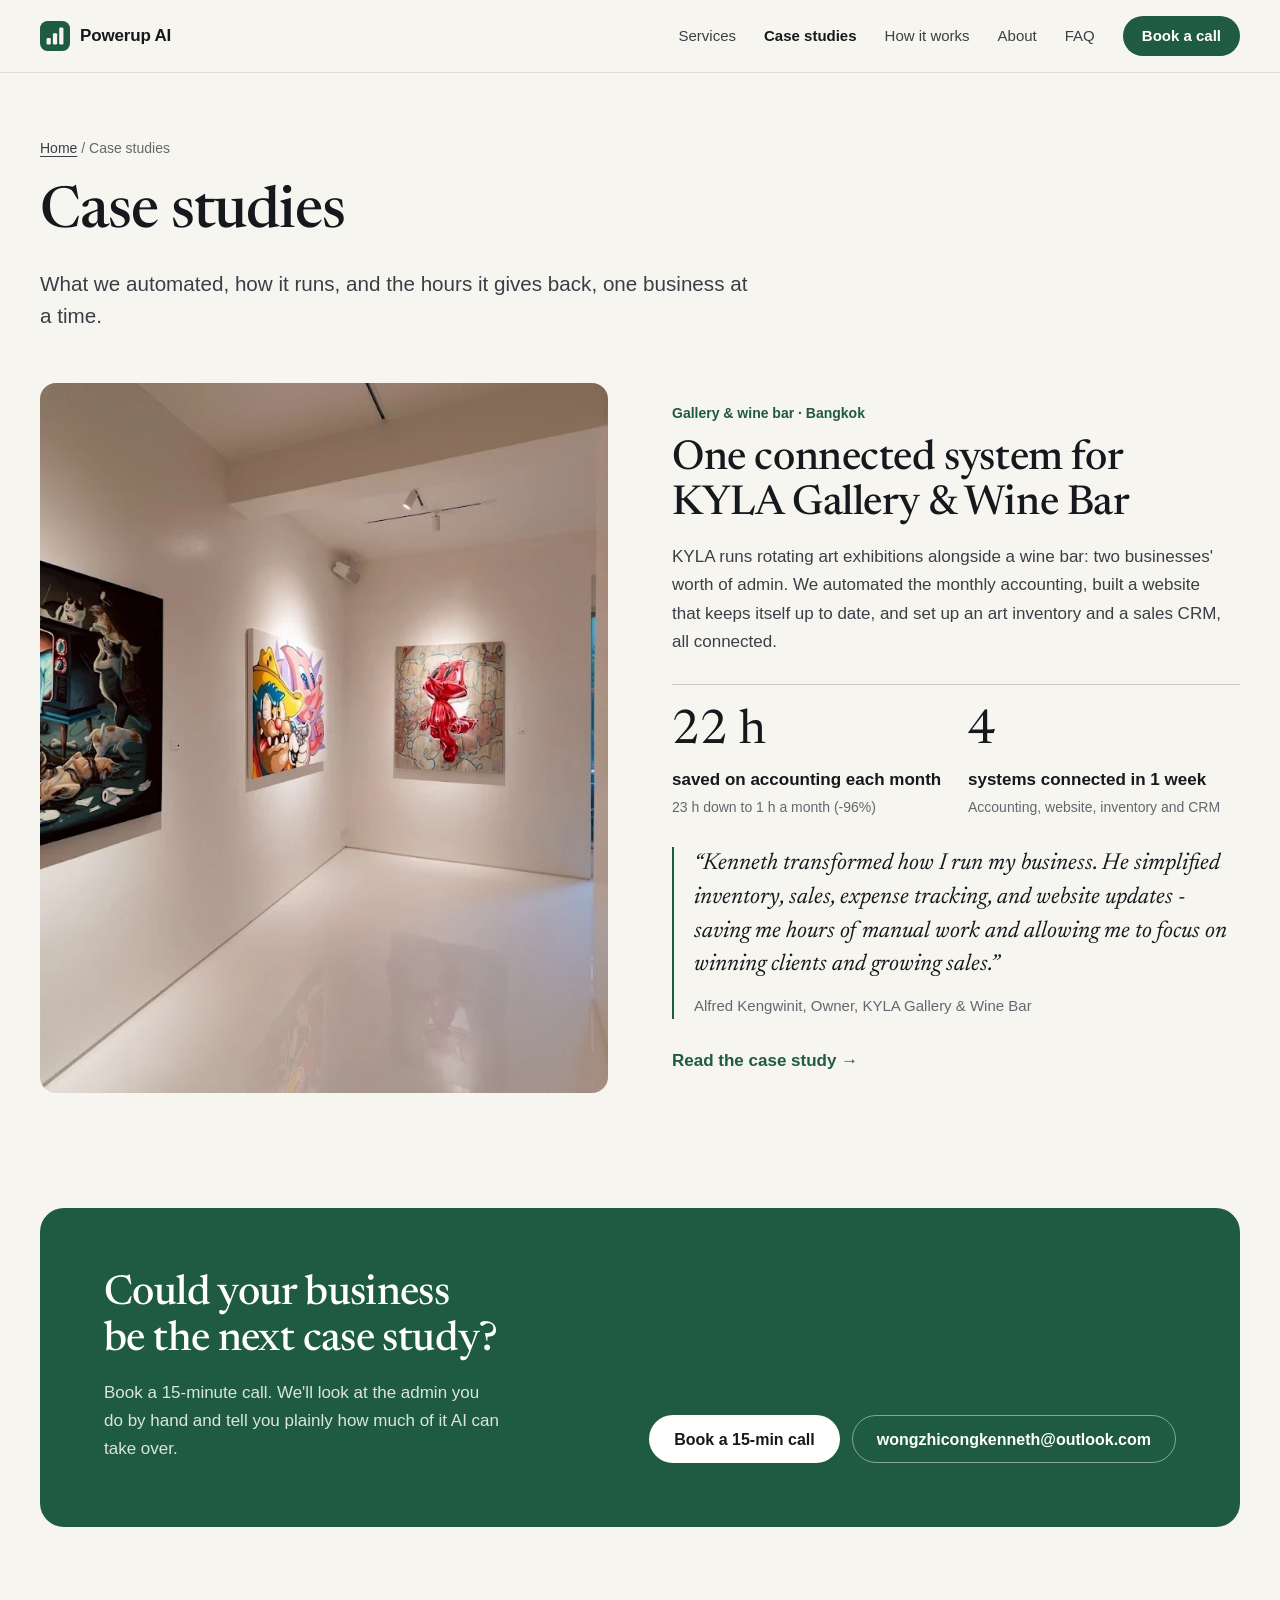
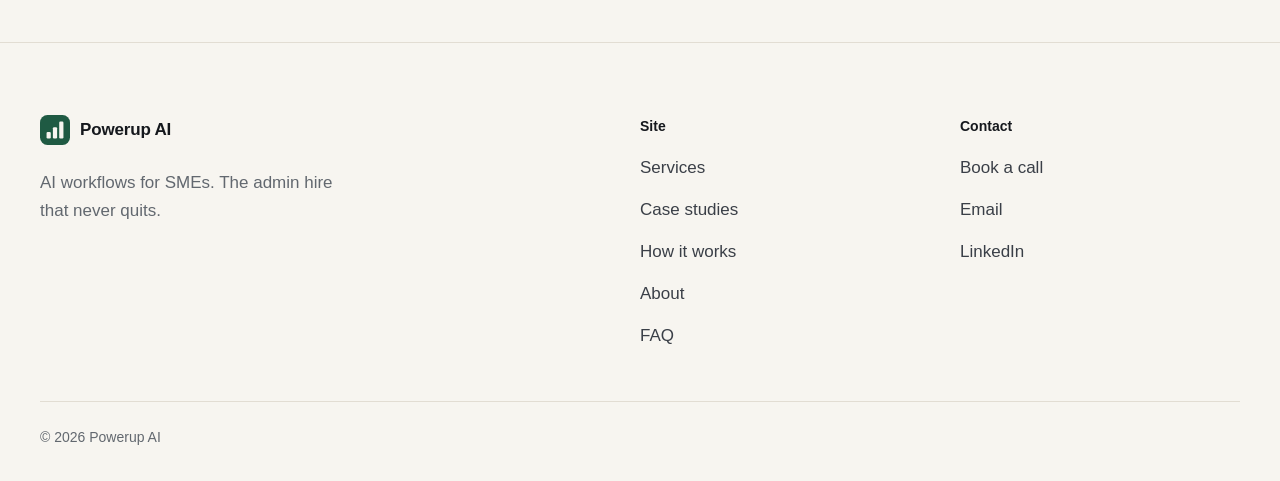
==== work/index.html @ 8bd6863d "Remove About photo and set up for multiple case studies - About is now a split text section (no head" ====
<!doctype html>
<html lang="en">
<head>
  <meta charset="utf-8">
  <meta name="viewport" content="width=device-width, initial-scale=1">
  <meta name="color-scheme" content="light">
  <meta name="theme-color" content="#f7f5f0">
  <title>Case studies | Powerup AI</title>
  <meta name="description" content="Case studies from Powerup AI: the admin we automated for small and medium businesses, how each system runs, and the hours it saves every month.">
  <link rel="canonical" href="https://kennethwzc.github.io/work/">
  <meta property="og:type" content="website">
  <meta property="og:site_name" content="Powerup AI">
  <meta property="og:title" content="Case studies | Powerup AI">
  <meta property="og:description" content="What we automated, how it runs, and the hours it gives back, one business at a time.">
  <meta property="og:url" content="https://kennethwzc.github.io/work/">
  <meta property="og:image" content="https://kennethwzc.github.io/assets/img/og-image.png">
  <meta property="og:image:width" content="1200">
  <meta property="og:image:height" content="630">
  <meta name="twitter:card" content="summary_large_image">
  <link rel="icon" href="../assets/img/mark.svg" type="image/svg+xml">
  <link rel="apple-touch-icon" href="../assets/img/apple-touch-icon.png">
  <link rel="preconnect" href="https://fonts.googleapis.com">
  <link rel="preconnect" href="https://fonts.gstatic.com" crossorigin>
  <link rel="stylesheet" href="https://fonts.googleapis.com/css2?family=Newsreader:ital,opsz,wght@0,6..72,400..600;1,6..72,400..500&amp;display=swap">
  <link rel="stylesheet" href="../assets/css/style.css">
  <script src="../assets/js/site.js" defer></script>
</head>
<body>
  <a class="skip" href="#main">Skip to content</a>

  <header class="site-header">
    <div class="container nav">
      <a class="brand" href="../">
        <img src="../assets/img/mark.svg" alt="" width="30" height="30">
        <span>Powerup AI</span>
      </a>
      <nav class="nav-menu" id="site-menu" aria-label="Main">
        <ul>
          <li><a href="../#services">Services</a></li>
          <li><a href="./" aria-current="page">Case studies</a></li>
          <li><a href="../#process">How it works</a></li>
          <li><a href="../#about">About</a></li>
          <li><a href="../#faq">FAQ</a></li>
        </ul>
      </nav>
      <div class="nav-actions">
        <a class="btn btn-primary btn-sm" href="mailto:wongzhicongkenneth@outlook.com?subject=15-minute%20call">Book a call</a>
        <button class="menu-toggle" type="button" aria-expanded="false" aria-controls="site-menu" aria-label="Menu">
          <svg viewBox="0 0 24 24" width="20" height="20" aria-hidden="true"><path class="bar-1" d="M4 8h16" stroke="currentColor" stroke-width="1.8" stroke-linecap="round"/><path class="bar-2" d="M4 16h16" stroke="currentColor" stroke-width="1.8" stroke-linecap="round"/></svg>
        </button>
      </div>
    </div>
  </header>

  <main id="main">
    <section class="page-hero">
      <div class="container">
        <p class="crumb"><a href="../">Home</a> <span aria-hidden="true">/</span> Case studies</p>
        <h1>Case studies</h1>
        <p class="lede">What we automated, how it runs, and the hours it gives back, one business at a time.</p>
      </div>
    </section>

    <!-- One li.case-card per case study, newest first. The home page (#work) repeats the latest ones. -->
    <section class="container work-list" aria-label="All case studies">
      <ul class="case-list">
        <li class="case-card">
          <figure class="case-media">
            <img src="../assets/img/kyla-gallery.webp" alt="Paintings on show in KYLA's gallery" width="1360" height="906">
          </figure>
          <div class="case-body">
            <p class="case-meta">Gallery &amp; wine bar &middot; Bangkok</p>
            <h2 class="case-title"><a href="kyla/">One connected system for KYLA Gallery &amp; Wine Bar</a></h2>
            <p class="case-summary">KYLA runs rotating art exhibitions alongside a wine bar: two businesses' worth of admin. We automated the monthly accounting, built a website that keeps itself up to date, and set up an art inventory and a sales CRM, all connected.</p>
            <div class="stats">
              <div>
                <p class="stat-value">22 h</p>
                <p class="stat-label">saved on accounting each month</p>
                <p class="stat-note">23 h down to 1 h a month (-96%)</p>
              </div>
              <div>
                <p class="stat-value">4</p>
                <p class="stat-label">systems connected in 1 week</p>
                <p class="stat-note">Accounting, website, inventory and CRM</p>
              </div>
            </div>
            <figure class="quote">
              <blockquote><p>&ldquo;Kenneth transformed how I run my business. He simplified inventory, sales, expense tracking, and website updates - saving me hours of manual work and allowing me to focus on winning clients and growing sales.&rdquo;</p></blockquote>
              <figcaption>Alfred Kengwinit, Owner, KYLA Gallery &amp; Wine Bar</figcaption>
            </figure>
            <p class="case-more" aria-hidden="true">Read the case study <span>&rarr;</span></p>
          </div>
        </li>
      </ul>
    </section>

    <section class="section-cta">
      <div class="container">
        <div class="cta-block">
          <div>
            <h2>Could your business be the next case study?</h2>
            <p>Book a 15-minute call. We'll look at the admin you do by hand and tell you plainly how much of it AI can take over.</p>
          </div>
          <div class="actions">
            <a class="btn btn-light" href="mailto:wongzhicongkenneth@outlook.com?subject=15-minute%20call">Book a 15-min call</a>
            <a class="btn btn-outline-light" href="mailto:wongzhicongkenneth@outlook.com">wongzhicongkenneth@outlook.com</a>
          </div>
        </div>
      </div>
    </section>
  </main>

  <footer class="site-footer">
    <div class="container footer-grid">
      <div class="footer-brand">
        <a class="brand" href="../">
          <img src="../assets/img/mark.svg" alt="" width="30" height="30">
          <span>Powerup AI</span>
        </a>
        <p>AI workflows for SMEs. The admin hire that never quits.</p>
      </div>
      <nav aria-label="Footer">
        <p class="footer-title">Site</p>
        <ul>
          <li><a href="../#services">Services</a></li>
          <li><a href="./">Case studies</a></li>
          <li><a href="../#process">How it works</a></li>
          <li><a href="../#about">About</a></li>
          <li><a href="../#faq">FAQ</a></li>
        </ul>
      </nav>
      <div>
        <p class="footer-title">Contact</p>
        <ul>
          <li><a href="mailto:wongzhicongkenneth@outlook.com?subject=15-minute%20call">Book a call</a></li>
          <li><a href="mailto:wongzhicongkenneth@outlook.com">Email</a></li>
          <li><a href="https://www.linkedin.com/in/kenneth20306/" target="_blank" rel="noopener">LinkedIn</a></li>
        </ul>
      </div>
    </div>
    <div class="container footer-bottom">
      <p>&copy; 2026 Powerup AI</p>
    </div>
  </footer>
</body>
</html>
---- assets/css/style.css ----
/* Powerup AI. Tokens first, then base, layout and components in page order. */

:root {
  --paper: #f7f5f0;
  --paper-2: #efebe3;
  --card: #ffffff;
  --ink: #15181d;
  --ink-2: #3a3f47;
  --muted: #62686f;
  --line: #e2ddd3;
  --line-strong: #cec6b8;
  --accent: #1f5a43;
  --accent-hover: #174634;

  --serif: "Newsreader", ui-serif, Georgia, "Times New Roman", serif;
  --sans: ui-sans-serif, -apple-system, BlinkMacSystemFont, "Segoe UI", Roboto, "Helvetica Neue", Arial, sans-serif;

  --radius: 16px;
  --radius-sm: 12px;
  --gutter: clamp(20px, 4vw, 40px);
  --section: clamp(72px, 9vw, 128px);
  --header-h: 72px;
}

/* Base */
*, *::before, *::after { box-sizing: border-box; }
html { -webkit-text-size-adjust: 100%; scroll-behavior: smooth; scroll-padding-top: calc(var(--header-h) + 16px); }
@media (prefers-reduced-motion: reduce) { html { scroll-behavior: auto; } }
body { margin: 0; background: var(--paper); color: var(--ink); font: 400 1.0625rem/1.65 var(--sans); -webkit-font-smoothing: antialiased; }
img { display: block; max-width: 100%; height: auto; }
a { color: inherit; text-decoration-thickness: 1px; text-underline-offset: 0.2em; }
p { margin: 0; text-wrap: pretty; }
h1, h2, h3 { margin: 0; color: var(--ink); text-wrap: balance; }
h1, h2 { font-family: var(--serif); font-weight: 500; letter-spacing: -0.015em; }
h1 { font-size: clamp(2.4rem, 3.4vw + 1.3rem, 4.5rem); line-height: 1.04; }
h2 { font-size: clamp(2rem, 1.6vw + 1.3rem, 3rem); line-height: 1.1; }
h3 { font-size: 1.125rem; font-weight: 600; line-height: 1.35; }
:focus-visible { outline: 2px solid var(--accent); outline-offset: 3px; border-radius: 4px; }

.container { width: min(100% - 2 * var(--gutter), 1200px); margin-inline: auto; }
.skip { position: absolute; left: -9999px; }
.skip:focus { left: 16px; top: 16px; z-index: 100; padding: 10px 14px; border-radius: 8px; background: var(--ink); color: #fff; }

/* Type helpers */
.label { margin-bottom: 16px; font-size: 0.875rem; font-weight: 600; color: var(--accent); }
.lede { font-size: clamp(1.125rem, 0.3vw + 1.05rem, 1.3rem); line-height: 1.55; color: var(--ink-2); }
.link { font-weight: 600; color: var(--accent); text-decoration: none; }
.link:hover { text-decoration: underline; }

/* Buttons */
.btn { display: inline-flex; align-items: center; justify-content: center; min-height: 48px; padding: 0 24px; border: 1px solid transparent; border-radius: 999px; font: 600 1rem/1.2 var(--sans); text-align: center; text-decoration: none; white-space: nowrap; cursor: pointer; transition: background-color 0.15s, border-color 0.15s, color 0.15s; }
.btn-sm { min-height: 40px; padding: 0 18px; font-size: 0.9375rem; }
.btn-primary { background: var(--accent); color: #fff; }
.btn-primary:hover { background: var(--accent-hover); }
.btn-secondary { border-color: var(--line-strong); color: var(--ink); }
.btn-secondary:hover { border-color: var(--ink); }
.btn-light { background: #fff; color: var(--ink); }
.btn-light:hover { background: var(--paper-2); }
.btn-outline-light { border-color: rgba(255, 255, 255, 0.45); color: #fff; }
.btn-outline-light:hover { border-color: #fff; }
.actions { display: flex; flex-wrap: wrap; gap: 12px; }
@media (max-width: 479px) {
  .actions .btn { flex: 1 1 100%; white-space: normal; overflow-wrap: anywhere; padding-block: 12px; }
}

/* Header */
.site-header { position: sticky; top: 0; z-index: 50; background: rgba(247, 245, 240, 0.92); -webkit-backdrop-filter: saturate(160%) blur(12px); backdrop-filter: saturate(160%) blur(12px); border-bottom: 1px solid var(--line); }
.nav { display: flex; align-items: center; gap: 16px; height: var(--header-h); }
.brand { display: inline-flex; align-items: center; gap: 10px; margin-right: auto; font-size: 1.0625rem; font-weight: 700; letter-spacing: -0.01em; text-decoration: none; }
.brand img { width: 30px; height: 30px; }
.nav-menu ul { display: flex; gap: 4px; margin: 0; padding: 0; list-style: none; }
.nav-menu a { display: block; padding: 8px 12px; border-radius: 8px; color: var(--ink-2); font-size: 0.9375rem; font-weight: 500; text-decoration: none; }
.nav-menu a:hover { background: var(--paper-2); color: var(--ink); }
.nav-menu a[aria-current="page"] { color: var(--ink); font-weight: 600; }
.nav-actions { display: flex; align-items: center; gap: 8px; }
.menu-toggle { display: none; place-items: center; width: 44px; height: 44px; padding: 0; border: 1px solid var(--line-strong); border-radius: 999px; background: transparent; color: var(--ink); cursor: pointer; }
.menu-toggle path { transition: transform 0.2s; transform-box: fill-box; transform-origin: center; }
.menu-toggle[aria-expanded="true"] .bar-1 { transform: translateY(4px) rotate(45deg); }
.menu-toggle[aria-expanded="true"] .bar-2 { transform: translateY(-4px) rotate(-45deg); }
@media (max-width: 899px) {
  .menu-toggle { display: inline-grid; }
  .nav-menu { display: none; position: absolute; top: 100%; left: 0; right: 0; background: var(--paper); border-bottom: 1px solid var(--line); box-shadow: 0 24px 32px -24px rgba(21, 24, 29, 0.25); }
  .nav-menu.is-open { display: block; }
  .nav-menu ul { flex-direction: column; gap: 0; width: min(100% - 2 * var(--gutter), 1200px); margin: 0 auto; padding: 4px 0 12px; }
  .nav-menu a { padding: 14px 0; border-radius: 0; border-bottom: 1px solid var(--line); font-size: 1.0625rem; }
  .nav-menu li:last-child a { border-bottom: 0; }
  .nav-menu a:hover { background: none; }
}
@media (max-width: 399px) { .nav-actions .btn { display: none; } }

/* Sections */
.section { padding-block: var(--section); }
.section-tint { background: var(--paper-2); }
.section-head { max-width: 760px; margin-bottom: clamp(40px, 5vw, 64px); }
.split { display: grid; grid-template-columns: minmax(0, 5fr) minmax(0, 7fr); gap: clamp(40px, 6vw, 96px); align-items: start; }
.split-head { position: sticky; top: calc(var(--header-h) + 32px); }
.split-head > p:not(.label) { max-width: 62ch; margin-top: 20px; color: var(--ink-2); }
@media (max-width: 959px) {
  .split { grid-template-columns: minmax(0, 1fr); }
  .split-head { position: static; }
}

/* Hero */
.hero { padding: clamp(28px, 6vw, 88px) 0 var(--section); }
.hero-grid { display: grid; grid-template-columns: minmax(0, 1.15fr) minmax(0, 0.85fr); gap: clamp(40px, 5vw, 80px); align-items: center; }
.hero h1 { font-size: clamp(2.4rem, 3.2vw + 1rem, 4rem); }
.hero h1 .accent { font-style: italic; color: var(--accent); }
.hero .lede { max-width: 34rem; margin-top: 24px; }
.hero .actions { margin-top: 36px; }
.hero-visual { position: relative; margin-bottom: 32px; }
.hero-photo { margin: 0; overflow: hidden; aspect-ratio: 3 / 4; max-height: calc(100vh - var(--header-h) - 96px); border-radius: var(--radius); background: var(--paper-2); }
.hero-photo img { width: 100%; height: 100%; object-fit: cover; object-position: 22% 50%; }
.proof-card { position: absolute; left: clamp(-48px, -3vw, -20px); bottom: -32px; width: min(300px, 80%); padding: 16px 18px; background: var(--card); border-radius: var(--radius-sm); box-shadow: 0 24px 48px -24px rgba(21, 24, 29, 0.45), 0 2px 6px rgba(21, 24, 29, 0.06); }
.proof-title { margin-bottom: 2px; font-size: 0.8125rem; font-weight: 600; color: var(--accent); }
.proof-list { margin: 0; padding: 0; list-style: none; }
.proof-list li { display: grid; padding: 7px 0; border-top: 1px solid var(--line); line-height: 1.4; }
.proof-list li:first-child { border-top: 0; }
.proof-list strong { font-size: 0.875rem; font-weight: 600; }
.proof-list span { font-size: 0.8125rem; color: var(--muted); }
.proof-foot { display: flex; flex-wrap: wrap; justify-content: space-between; gap: 4px 12px; margin-top: 4px; padding-top: 8px; border-top: 1px solid var(--line); font-size: 0.8125rem; }
.proof-foot span { color: var(--ink-2); }
.proof-foot a { padding-block: 4px; }
@media (max-width: 1099px) {
  .hero-grid { grid-template-columns: minmax(0, 1fr); }
  .hero-photo { aspect-ratio: 4 / 3; max-height: 75vh; }
  .hero-visual { margin-bottom: 0; }
  .proof-card { position: relative; left: auto; bottom: auto; width: auto; max-width: 420px; margin: -56px 16px 0; }
}

/* What we automate */
.split-note { font-size: 0.9375rem; }
.hairline-grid { display: grid; grid-template-columns: repeat(2, minmax(0, 1fr)); gap: 0 40px; margin: 0; padding: 0; list-style: none; }
.hairline-grid li { padding: 22px 0 28px; border-top: 1px solid var(--line-strong); }
.hairline-grid h3 { margin-bottom: 6px; }
.hairline-grid p { font-size: 0.975rem; color: var(--ink-2); }
.hairline-grid--4 { grid-template-columns: repeat(4, minmax(0, 1fr)); }
@media (max-width: 1099px) { .hairline-grid--4 { grid-template-columns: repeat(2, minmax(0, 1fr)); } }
@media (max-width: 599px) { .hairline-grid, .hairline-grid--4 { grid-template-columns: minmax(0, 1fr); } }

/* Hiring vs AI comparison: a table on wide screens, stacked cards on phones */
.compare { width: 100%; margin-top: clamp(48px, 6vw, 80px); border-collapse: collapse; table-layout: fixed; }
.compare .col-label { width: 20%; }
.compare caption { margin-bottom: 20px; font-family: var(--serif); font-size: clamp(1.6rem, 1vw + 1.25rem, 2.1rem); font-weight: 500; line-height: 1.15; text-align: left; }
.compare th, .compare td { padding: 16px 20px; border-top: 1px solid var(--line-strong); text-align: left; vertical-align: top; }
.compare thead th, .compare thead td { padding-block: 12px; border-top: 0; font-size: 0.875rem; font-weight: 600; color: var(--muted); }
.compare tbody th { padding-left: 0; font-weight: 600; }
.compare td { color: var(--ink-2); }
.compare .us { background: rgba(31, 90, 67, 0.08); color: var(--ink); }
.compare thead .us { color: var(--accent); }
@media (max-width: 699px) {
  .compare thead, .compare colgroup { display: none; }
  .compare caption { display: block; }
  .compare, .compare tbody, .compare tr, .compare th, .compare td { display: block; width: auto; }
  .compare tr { padding: 18px 0; border-top: 1px solid var(--line-strong); }
  .compare th, .compare td { padding: 0; border: 0; }
  .compare td { margin-top: 10px; }
  .compare td::before { content: attr(data-label); display: block; margin-bottom: 2px; font-size: 0.8125rem; font-weight: 600; color: var(--muted); }
  .compare td.us { padding: 10px 12px; border-radius: 8px; }
  .compare td.us::before { color: var(--accent); }
}

/* Case studies: one card list shared by the home page (#work) and /work/. With an odd number of cards the first one
   becomes a wide feature, so a single case study shows as a feature and more fall into a two-column grid. */
.case-list { display: grid; grid-template-columns: repeat(2, minmax(0, 1fr)); gap: clamp(56px, 6vw, 80px) clamp(24px, 3vw, 40px); margin: 0; padding: 0; list-style: none; }
.case-card { position: relative; display: grid; grid-template-rows: auto 1fr; gap: 28px; }
.case-media { margin: 0; overflow: hidden; aspect-ratio: 3 / 2; border-radius: var(--radius); background: var(--paper-2); }
.case-media img { width: 100%; height: 100%; object-fit: cover; transition: transform 0.6s ease; }
.case-meta { margin-bottom: 12px; font-size: 0.875rem; font-weight: 600; color: var(--accent); }
.case-title { font-family: var(--serif); font-size: clamp(1.6rem, 0.8vw + 1.3rem, 2rem); font-weight: 500; line-height: 1.12; letter-spacing: -0.01em; }
.case-title a { text-decoration: none; }
.case-title a::after { content: ""; position: absolute; inset: 0; border-radius: var(--radius); }  /* whole card is the link */
.case-title a:focus-visible { outline: 0; }
.case-title a:focus-visible::after { outline: 2px solid var(--accent); outline-offset: 6px; }
.case-body { display: flex; flex-direction: column; }
.case-summary { max-width: 62ch; margin-top: 16px; color: var(--ink-2); }
.case-card .stats, .case-card .quote { margin-top: 28px; }
.case-more { margin-top: auto; padding-top: 28px; font-weight: 600; color: var(--accent); }  /* bottom-aligned across a row */
.case-more span { display: inline-block; transition: transform 0.2s; }
.case-card:hover .case-media img { transform: scale(1.03); }
.case-card:hover .case-title a { text-decoration: underline; }
.case-card:hover .case-more span { transform: translateX(4px); }
.case-card:first-child:nth-last-child(odd) { grid-column: 1 / -1; grid-template-columns: minmax(0, 1fr) minmax(0, 1fr); grid-template-rows: none; gap: clamp(40px, 5vw, 80px); align-items: center; }
.case-card:first-child:nth-last-child(odd) .case-media { aspect-ratio: 4 / 5; }
.case-card:first-child:nth-last-child(odd) .case-title { font-size: clamp(2rem, 1.6vw + 1.3rem, 3rem); line-height: 1.1; }
@media (max-width: 959px) {
  .case-card:first-child:nth-last-child(odd) { grid-template-columns: minmax(0, 1fr); }
  .case-card:first-child:nth-last-child(odd) .case-media { aspect-ratio: 16 / 10; max-height: 75vh; }
}
@media (max-width: 767px) { .case-list { grid-template-columns: minmax(0, 1fr); } }
@media (prefers-reduced-motion: reduce) { .case-media img, .case-more span { transition: none; } }
.work-list { padding-bottom: var(--section); }

/* Stats and quotes (case cards and case study pages) */
.stats { display: grid; grid-template-columns: repeat(2, minmax(0, 1fr)); gap: 24px; padding-top: 24px; border-top: 1px solid var(--line-strong); }
.stat-value { font-family: var(--serif); font-size: clamp(2.4rem, 1.6vw + 1.7rem, 3.2rem); line-height: 1; color: var(--ink); }
.stat-label { margin-top: 10px; font-weight: 600; }
.stat-note { margin-top: 2px; font-size: 0.875rem; color: var(--muted); }
.quote { margin: 0; padding-left: 20px; border-left: 2px solid var(--accent); }
.quote blockquote { margin: 0; font-family: var(--serif); font-size: clamp(1.2rem, 0.5vw + 1.1rem, 1.45rem); font-style: italic; line-height: 1.45; color: var(--ink); }
.quote figcaption { margin-top: 12px; font-size: 0.9375rem; color: var(--muted); }
@media (max-width: 399px) { .stats { grid-template-columns: minmax(0, 1fr); } }

/* How it works */
.steps { display: grid; grid-template-columns: repeat(3, minmax(0, 1fr)); gap: 32px; margin: 0; padding: 0; list-style: none; counter-reset: step; }
.steps li { position: relative; padding-top: 68px; }
.steps li::before { counter-increment: step; content: counter(step); position: absolute; z-index: 1; top: 0; left: 0; display: grid; place-items: center; width: 44px; height: 44px; border: 1px solid var(--accent); border-radius: 50%; background: var(--paper); font-family: var(--serif); font-size: 1.25rem; color: var(--accent); }
.steps li::after { content: ""; position: absolute; top: 22px; left: 56px; right: -20px; height: 1px; background: var(--line-strong); }
.steps li:last-child::after { display: none; }
.step-meta { margin: 6px 0 12px; font-size: 0.9375rem; font-weight: 600; color: var(--accent); }
.steps li > p:last-child { color: var(--ink-2); }
@media (max-width: 767px) {
  .steps { grid-template-columns: minmax(0, 1fr); gap: 0; }
  .steps li { padding: 8px 0 36px 68px; }
  .steps li:last-child { padding-bottom: 0; }
  .steps li::after { top: 52px; bottom: 6px; left: 22px; right: auto; width: 1px; height: auto; }
}

/* About */
.about-body > p { max-width: 62ch; color: var(--ink-2); }
.about-body > p + p { margin-top: 20px; }
.about-body > .lede { color: var(--ink); }
.experience { margin-top: 40px; padding-top: 24px; border-top: 1px solid var(--line-strong); }
.experience-title { font-size: 0.875rem; font-weight: 600; color: var(--muted); }
.logo-row { display: grid; grid-template-columns: repeat(3, minmax(0, 1fr)); gap: 24px; max-width: 560px; margin: 8px 0 0; padding: 0; list-style: none; }
.logo-row img { width: 100%; height: auto; }
@media (max-width: 479px) { .logo-row { gap: 8px; } }

/* FAQ */
.faq { border-top: 1px solid var(--line-strong); }
.faq details { border-bottom: 1px solid var(--line-strong); }
.faq summary { position: relative; padding: 22px 48px 22px 0; font-size: 1.0625rem; font-weight: 600; list-style: none; cursor: pointer; }
.faq summary::-webkit-details-marker { display: none; }
.faq summary::after { content: ""; position: absolute; right: 8px; top: 50%; width: 10px; height: 10px; border-right: 1.5px solid var(--ink-2); border-bottom: 1.5px solid var(--ink-2); transform: translateY(-70%) rotate(45deg); transition: transform 0.2s; }
.faq details[open] summary::after { transform: translateY(-30%) rotate(-135deg); }
.faq details p { max-width: 64ch; padding: 0 48px 24px 0; color: var(--ink-2); }

/* Closing call to action */
.section-cta { padding-bottom: var(--section); }
.cta-block { display: grid; grid-template-columns: minmax(0, 1fr) auto; gap: 32px 48px; align-items: end; padding: clamp(32px, 5vw, 72px); border-radius: calc(var(--radius) + 8px); background: var(--accent); color: #fff; }
.cta-block h2 { max-width: 18ch; color: #fff; }
.cta-block p { max-width: 44ch; margin-top: 16px; color: rgba(255, 255, 255, 0.84); }
.cta-block .actions { justify-content: flex-end; }
.cta-block :focus-visible { outline-color: #fff; }
@media (max-width: 899px) {
  .cta-block { grid-template-columns: minmax(0, 1fr); align-items: start; }
  .cta-block .actions { justify-content: flex-start; }
}

/* Footer */
.site-footer { padding: clamp(48px, 6vw, 72px) 0 32px; border-top: 1px solid var(--line); }
.footer-grid { display: grid; grid-template-columns: minmax(0, 2fr) minmax(0, 1fr) minmax(0, 1fr); gap: 40px; }
.footer-brand p { max-width: 32ch; margin-top: 14px; color: var(--muted); }
.footer-title { margin-bottom: 12px; font-size: 0.875rem; font-weight: 600; }
.footer-grid ul { display: grid; gap: 8px; margin: 0; padding: 0; list-style: none; }
.footer-grid ul a { display: inline-block; padding-block: 3px; color: var(--ink-2); text-decoration: none; }
.footer-grid ul a:hover { color: var(--ink); text-decoration: underline; }
.footer-bottom { margin-top: 48px; padding-top: 24px; border-top: 1px solid var(--line); font-size: 0.875rem; color: var(--muted); }
@media (max-width: 767px) {
  .footer-grid { grid-template-columns: minmax(0, 1fr) minmax(0, 1fr); }
  .footer-brand { grid-column: 1 / -1; }
}

/* Page hero (case studies index and case study pages) */
.page-hero { padding: clamp(32px, 5vw, 72px) 0 clamp(32px, 4vw, 56px); }
.crumb { margin-bottom: 24px; font-size: 0.875rem; color: var(--muted); }
.crumb a { color: var(--ink-2); }
.page-hero h1 { max-width: 18ch; font-size: clamp(2.4rem, 3vw + 1.2rem, 4rem); }
.page-hero .lede { max-width: 46rem; margin-top: 24px; }

/* Case study page */
.glance { padding-top: clamp(40px, 5vw, 64px); }
.glance-title { margin-bottom: 16px; font-family: var(--sans); letter-spacing: 0; line-height: 1.4; }
.stat-tiles { display: grid; grid-template-columns: repeat(3, minmax(0, 1fr)); gap: 16px; margin: 0; padding: 0; list-style: none; }
.stat-tile { padding: 24px 26px; background: var(--card); border: 1px solid var(--line); border-radius: var(--radius); }
.check-list { display: grid; gap: 8px; margin: 14px 0 0; padding: 0; list-style: none; }
.check-list li { position: relative; padding-left: 28px; color: var(--ink-2); }
.check-list li::before { content: ""; position: absolute; left: 3px; top: 0.4em; width: 12px; height: 6px; border-left: 2px solid var(--accent); border-bottom: 2px solid var(--accent); transform: rotate(-45deg); }
.facts { display: grid; grid-template-columns: repeat(3, minmax(0, 1fr)); gap: 16px 28px; margin: 28px 0 0; }
.facts dt { font-size: 0.8125rem; color: var(--muted); }
.facts dd { margin: 2px 0 0; font-weight: 600; }
.facts dd a { display: inline-block; padding-block: 2px; font-weight: 400; color: var(--accent); }
.prose { max-width: 68ch; padding-block: clamp(48px, 6vw, 88px); }
.prose h2 { margin-bottom: 16px; font-size: clamp(1.75rem, 1vw + 1.35rem, 2.25rem); }
.prose p { margin-top: 16px; color: var(--ink-2); }
.prose .quote { margin-top: 40px; }
@media (max-width: 959px) {
  .stat-tiles { grid-template-columns: repeat(2, minmax(0, 1fr)); }
  .stat-tile:last-child { grid-column: 1 / -1; }
}
@media (max-width: 599px) {
  .stat-tiles, .facts { grid-template-columns: minmax(0, 1fr); }
}

/* What we built: a sticky diagram that fills in as the steps scroll past (states set by assets/js/site.js).
   Without the script the whole diagram simply shows. */
.scrolly { display: grid; grid-template-columns: minmax(0, 0.8fr) minmax(0, 1.2fr); gap: clamp(32px, 5vw, 80px); align-items: start; }
.scrolly-graphic { grid-column: 2; grid-row: 1; position: sticky; top: calc(var(--header-h) + 32px); }
.scrolly-steps { grid-column: 1; grid-row: 1; margin: 0; padding: 0; list-style: none; }
.scrolly-step { display: flex; flex-direction: column; justify-content: center; min-height: 60vh; }
.scrolly-step:last-child { min-height: 70vh; }
.step-kicker { font-size: 0.875rem; font-weight: 600; color: var(--accent); }
.scrolly-step h3 { margin: 6px 0 10px; font-family: var(--serif); font-size: clamp(1.5rem, 0.8vw + 1.2rem, 1.9rem); font-weight: 500; line-height: 1.15; }
.scrolly-step p:last-child { max-width: 40ch; color: var(--ink-2); }
.flow-svg { display: block; width: 100%; height: auto; max-height: calc(100vh - var(--header-h) - 64px); overflow: visible; }
.flow-svg text { font-family: var(--sans); dominant-baseline: central; text-anchor: middle; }
.rails path { fill: none; stroke: var(--line-strong); stroke-width: 1.5; stroke-dasharray: 3 6; }
.link { fill: none; stroke: var(--accent); stroke-width: 2.5; stroke-linecap: round; }
.node rect { fill: var(--card); stroke: var(--accent); stroke-width: 1.5; transition: fill 0.4s, stroke 0.4s, stroke-width 0.4s; }
.node text { font-size: 15px; font-weight: 600; fill: var(--ink); }
.node .sub { font-size: 11.5px; font-weight: 500; fill: var(--muted); }
.hub rect { fill: var(--accent); stroke: var(--accent); }
.hub text { font-size: 17px; fill: #fff; }
.hub .sub { font-size: 12px; fill: rgba(255, 255, 255, 0.8); }
.tag rect { fill: var(--accent); }
.tag text { font-size: 11.5px; font-weight: 600; fill: #fff; }
.pulse { fill: var(--accent); opacity: 0; }
.is-scrolly .node { opacity: 0.3; transition: opacity 0.4s; }
.is-scrolly .node rect { stroke: var(--line-strong); }
.is-scrolly .node.on { opacity: 1; }
.is-scrolly .node.on rect { stroke: var(--accent); }
.is-scrolly .node.now:not(.hub) rect { fill: #e3eee8; stroke-width: 2.5; }
.is-scrolly .hub.on rect { stroke: var(--accent); }
.is-scrolly .hub.now rect { filter: drop-shadow(0 0 12px rgba(31, 90, 67, 0.45)); }
.is-scrolly .link { stroke-dasharray: 1; stroke-dashoffset: 1; transition: stroke-dashoffset 0.9s ease; }
.is-scrolly .link.on { stroke-dashoffset: 0; }
.is-scrolly .tag { opacity: 0; transition: opacity 0.4s 0.5s; }
.is-scrolly .tag.on { opacity: 1; }
.is-scrolly .pulse.now { opacity: 1; }
.is-scrolly .scrolly-step { opacity: 0.35; transition: opacity 0.3s; }
.is-scrolly .scrolly-step.now { opacity: 1; }
@media (prefers-reduced-motion: reduce) {
  .is-scrolly .link, .is-scrolly .tag, .is-scrolly .node, .node rect { transition: none; }
  .pulse { display: none; }
}
@media (max-width: 959px) {
  .scrolly { display: block; }
  .scrolly-graphic { position: sticky; top: var(--header-h); z-index: 2; margin: 0 calc(-1 * var(--gutter)); padding: 12px var(--gutter); background: var(--paper-2); border-bottom: 1px solid var(--line); }
  .flow-svg { max-height: 40vh; margin-inline: auto; }
  .scrolly-step { justify-content: flex-start; min-height: 48vh; padding-top: 16px; }
}

/* Photo carousel: CSS scroll-snap track; arrow and dot controls come from assets/js/site.js */
.carousel-frame { position: relative; }
.carousel-track { display: flex; overflow-x: auto; scroll-snap-type: x mandatory; scroll-behavior: smooth; scrollbar-width: none; border-radius: var(--radius); }
.carousel-track::-webkit-scrollbar { display: none; }
.slide { flex: 0 0 100%; margin: 0; aspect-ratio: 16 / 9; max-height: 72vh; scroll-snap-align: start; background: var(--paper-2); }
.slide img { width: 100%; height: 100%; object-fit: cover; }
.slide .crop-low { object-position: 50% 66%; }
.carousel-btn { position: absolute; top: 50%; width: 44px; height: 44px; border: 0; border-radius: 50%; background: rgba(255, 255, 255, 0.92); color: var(--ink); font-size: 1.1rem; cursor: pointer; box-shadow: 0 2px 12px rgba(21, 24, 29, 0.3); transform: translateY(-50%); }
.carousel-btn:hover { background: #fff; }
.carousel-btn.prev { left: 16px; }
.carousel-btn.next { right: 16px; }
.carousel-dots { display: flex; justify-content: center; gap: 4px; margin-top: 10px; }
.carousel-dots button { width: 26px; height: 26px; padding: 8px; border: 0; border-radius: 50%; background: var(--line-strong); background-clip: content-box; cursor: pointer; }
.carousel-dots button[aria-current="true"] { background-color: var(--ink); }
@media (max-width: 699px) {
  .slide { aspect-ratio: 4 / 3; }
  .slide .crop-low { object-position: 50% 85%; }
  .carousel-btn { width: 40px; height: 40px; }
  .carousel-btn.prev { left: 10px; }
  .carousel-btn.next { right: 10px; }
}
@media (prefers-reduced-motion: reduce) { .carousel-track { scroll-behavior: auto; } }
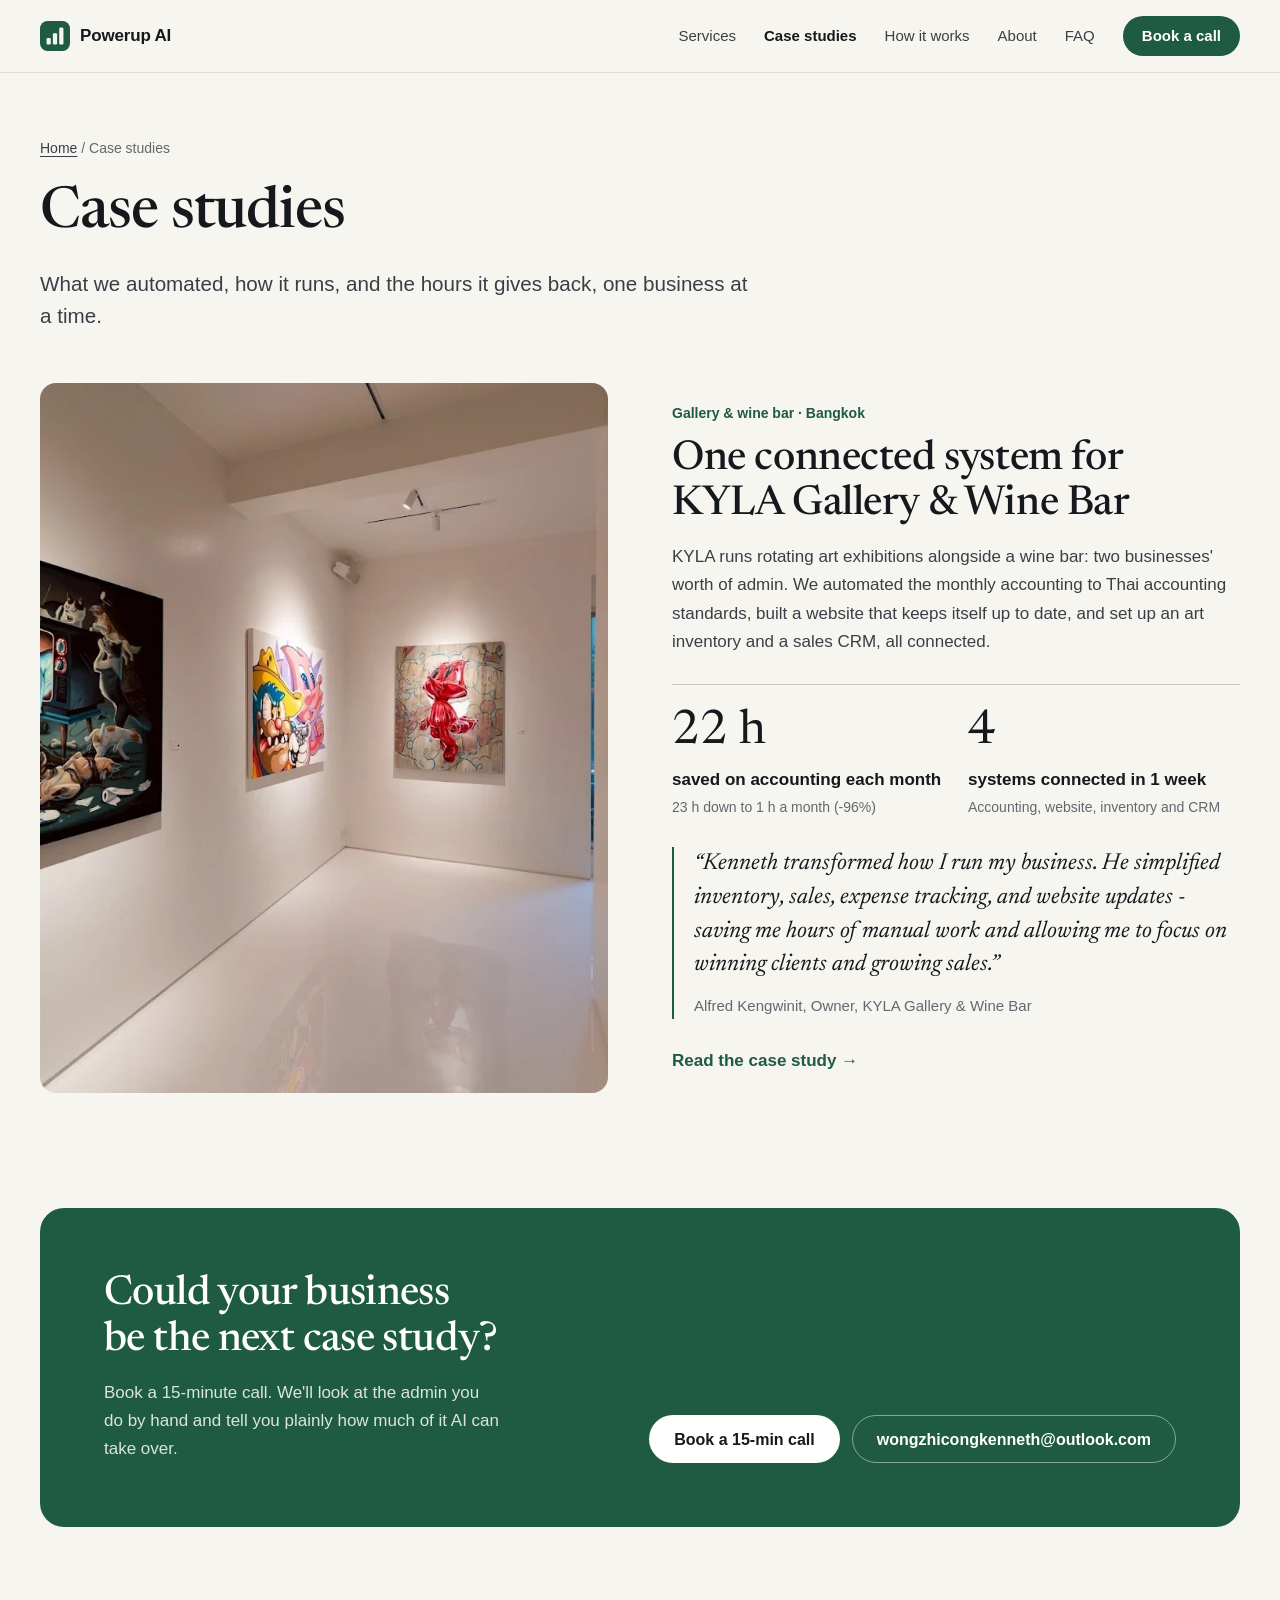
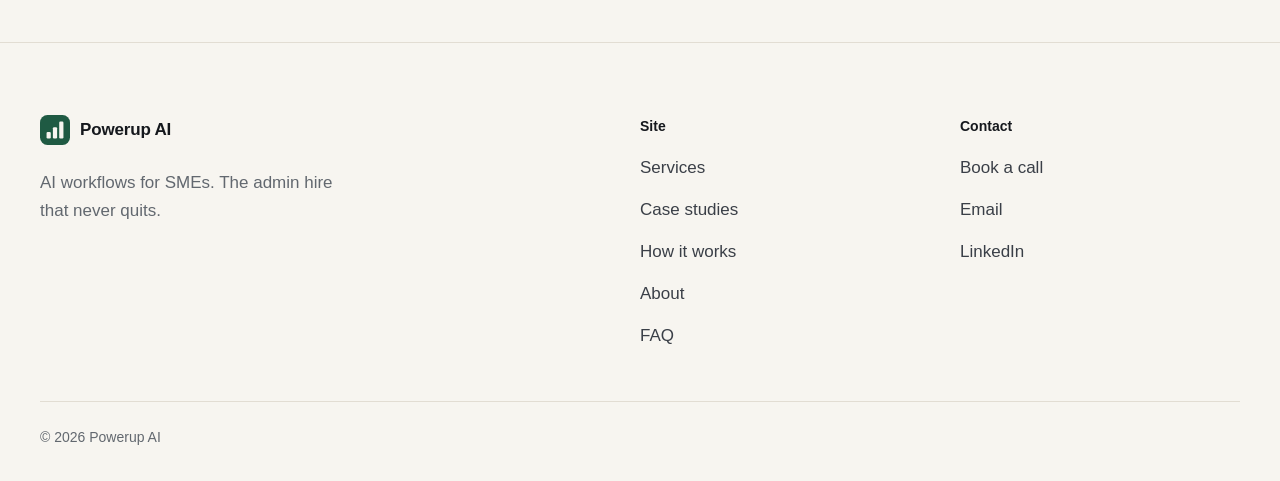
==== commit e40c4a13: "Case study: interconnected workflows diagram and Thai accounting standards - Replace the Claude Code" ====
--- a/work/index.html
+++ b/work/index.html
@@ -71,7 +71,7 @@
           <div class="case-body">
             <p class="case-meta">Gallery &amp; wine bar &middot; Bangkok</p>
             <h2 class="case-title"><a href="kyla/">One connected system for KYLA Gallery &amp; Wine Bar</a></h2>
-            <p class="case-summary">KYLA runs rotating art exhibitions alongside a wine bar: two businesses' worth of admin. We automated the monthly accounting, built a website that keeps itself up to date, and set up an art inventory and a sales CRM, all connected.</p>
+            <p class="case-summary">KYLA runs rotating art exhibitions alongside a wine bar: two businesses' worth of admin. We automated the monthly accounting to Thai accounting standards, built a website that keeps itself up to date, and set up an art inventory and a sales CRM, all connected.</p>
             <div class="stats">
               <div>
                 <p class="stat-value">22 h</p>
--- a/assets/css/style.css
+++ b/assets/css/style.css
@@ -275,7 +275,7 @@
 .check-list { display: grid; gap: 8px; margin: 14px 0 0; padding: 0; list-style: none; }
 .check-list li { position: relative; padding-left: 28px; color: var(--ink-2); }
 .check-list li::before { content: ""; position: absolute; left: 3px; top: 0.4em; width: 12px; height: 6px; border-left: 2px solid var(--accent); border-bottom: 2px solid var(--accent); transform: rotate(-45deg); }
-.facts { display: grid; grid-template-columns: repeat(3, minmax(0, 1fr)); gap: 16px 28px; margin: 28px 0 0; }
+.facts { display: grid; grid-template-columns: repeat(4, minmax(0, 1fr)); gap: 16px 28px; margin: 28px 0 0; }
 .facts dt { font-size: 0.8125rem; color: var(--muted); }
 .facts dd { margin: 2px 0 0; font-weight: 600; }
 .facts dd a { display: inline-block; padding-block: 2px; font-weight: 400; color: var(--accent); }
@@ -286,6 +286,7 @@
 @media (max-width: 959px) {
   .stat-tiles { grid-template-columns: repeat(2, minmax(0, 1fr)); }
   .stat-tile:last-child { grid-column: 1 / -1; }
+  .facts { grid-template-columns: repeat(2, minmax(0, 1fr)); }
 }
 @media (max-width: 599px) {
   .stat-tiles, .facts { grid-template-columns: minmax(0, 1fr); }
@@ -306,21 +307,16 @@
 .rails path { fill: none; stroke: var(--line-strong); stroke-width: 1.5; stroke-dasharray: 3 6; }
 .link { fill: none; stroke: var(--accent); stroke-width: 2.5; stroke-linecap: round; }
 .node rect { fill: var(--card); stroke: var(--accent); stroke-width: 1.5; transition: fill 0.4s, stroke 0.4s, stroke-width 0.4s; }
-.node text { font-size: 15px; font-weight: 600; fill: var(--ink); }
-.node .sub { font-size: 11.5px; font-weight: 500; fill: var(--muted); }
-.hub rect { fill: var(--accent); stroke: var(--accent); }
-.hub text { font-size: 17px; fill: #fff; }
-.hub .sub { font-size: 12px; fill: rgba(255, 255, 255, 0.8); }
+.node text { font-size: 17px; font-weight: 600; fill: var(--ink); }
+.node .sub { font-size: 12.5px; fill: var(--accent); }
 .tag rect { fill: var(--accent); }
-.tag text { font-size: 11.5px; font-weight: 600; fill: #fff; }
+.tag text { font-size: 13px; font-weight: 600; fill: #fff; }
 .pulse { fill: var(--accent); opacity: 0; }
 .is-scrolly .node { opacity: 0.3; transition: opacity 0.4s; }
 .is-scrolly .node rect { stroke: var(--line-strong); }
 .is-scrolly .node.on { opacity: 1; }
 .is-scrolly .node.on rect { stroke: var(--accent); }
-.is-scrolly .node.now:not(.hub) rect { fill: #e3eee8; stroke-width: 2.5; }
-.is-scrolly .hub.on rect { stroke: var(--accent); }
-.is-scrolly .hub.now rect { filter: drop-shadow(0 0 12px rgba(31, 90, 67, 0.45)); }
+.is-scrolly .node.now rect { fill: #e3eee8; stroke-width: 2.5; }
 .is-scrolly .link { stroke-dasharray: 1; stroke-dashoffset: 1; transition: stroke-dashoffset 0.9s ease; }
 .is-scrolly .link.on { stroke-dashoffset: 0; }
 .is-scrolly .tag { opacity: 0; transition: opacity 0.4s 0.5s; }
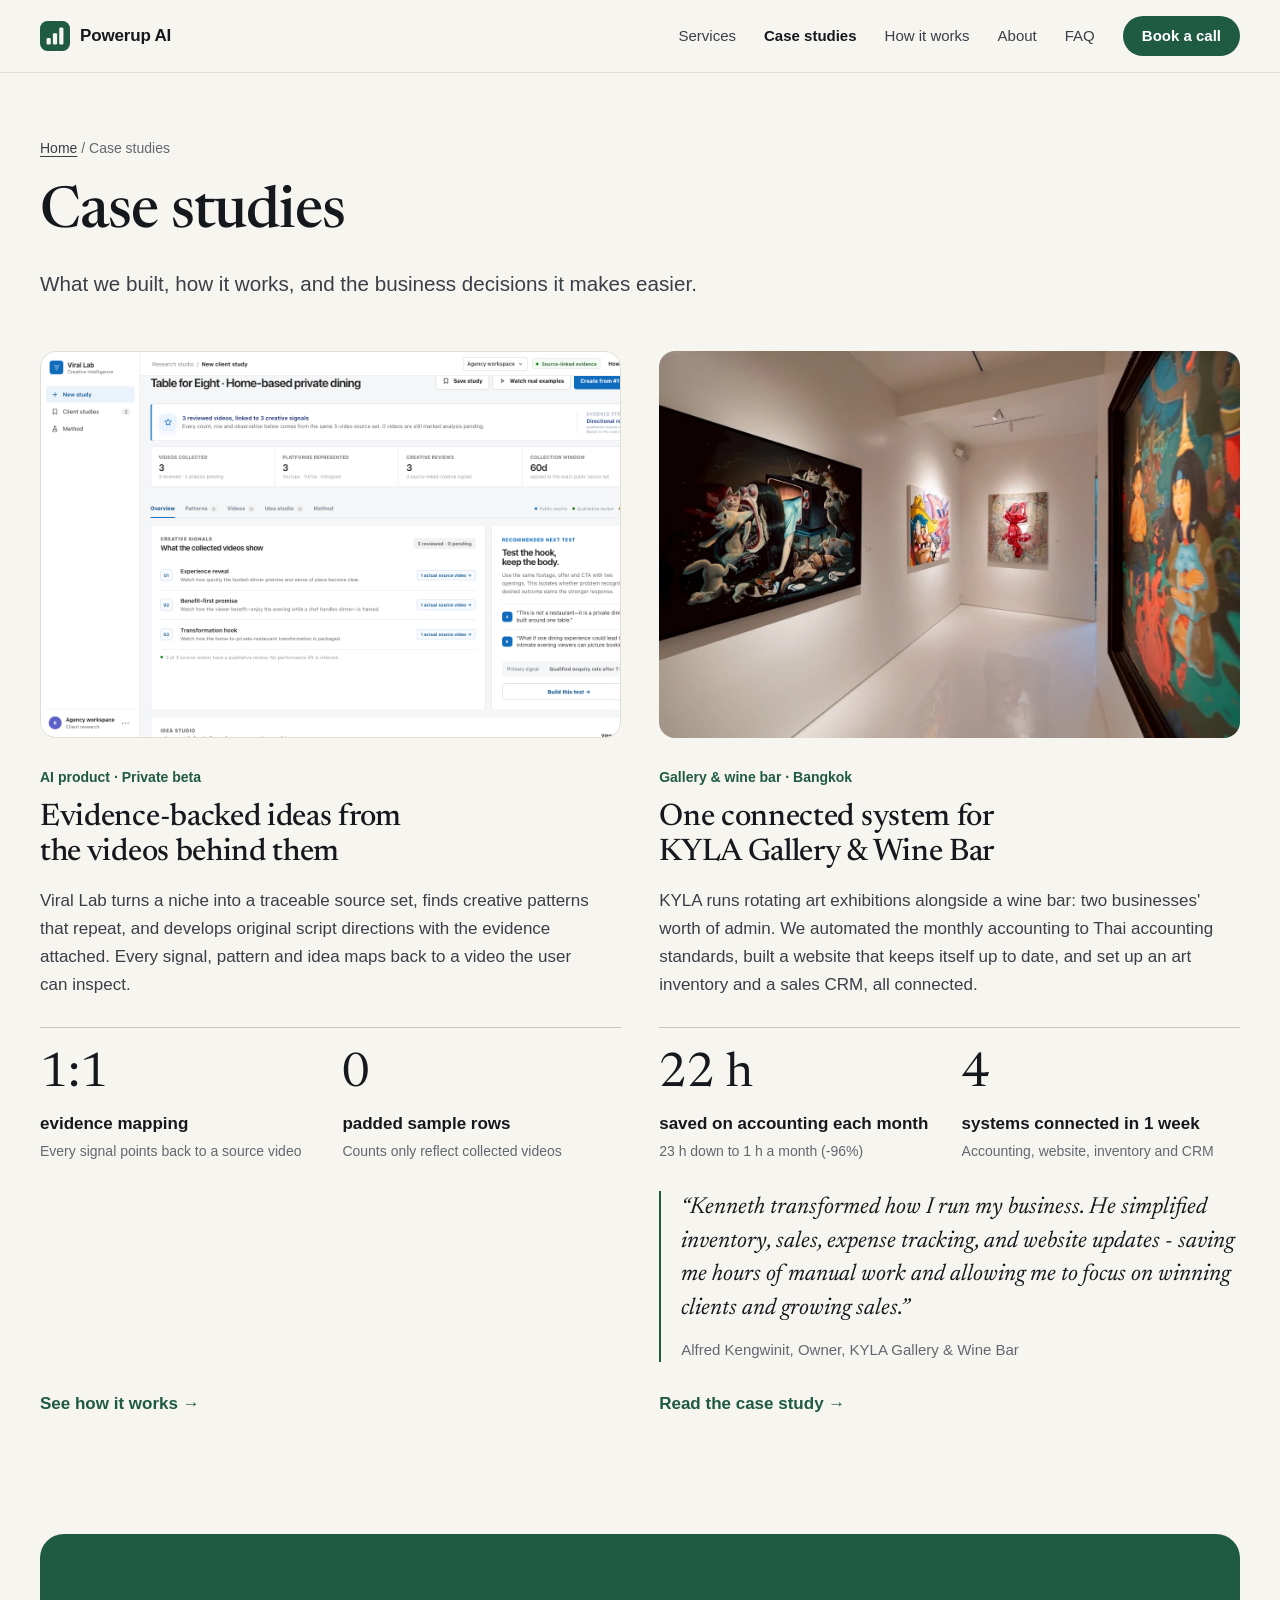
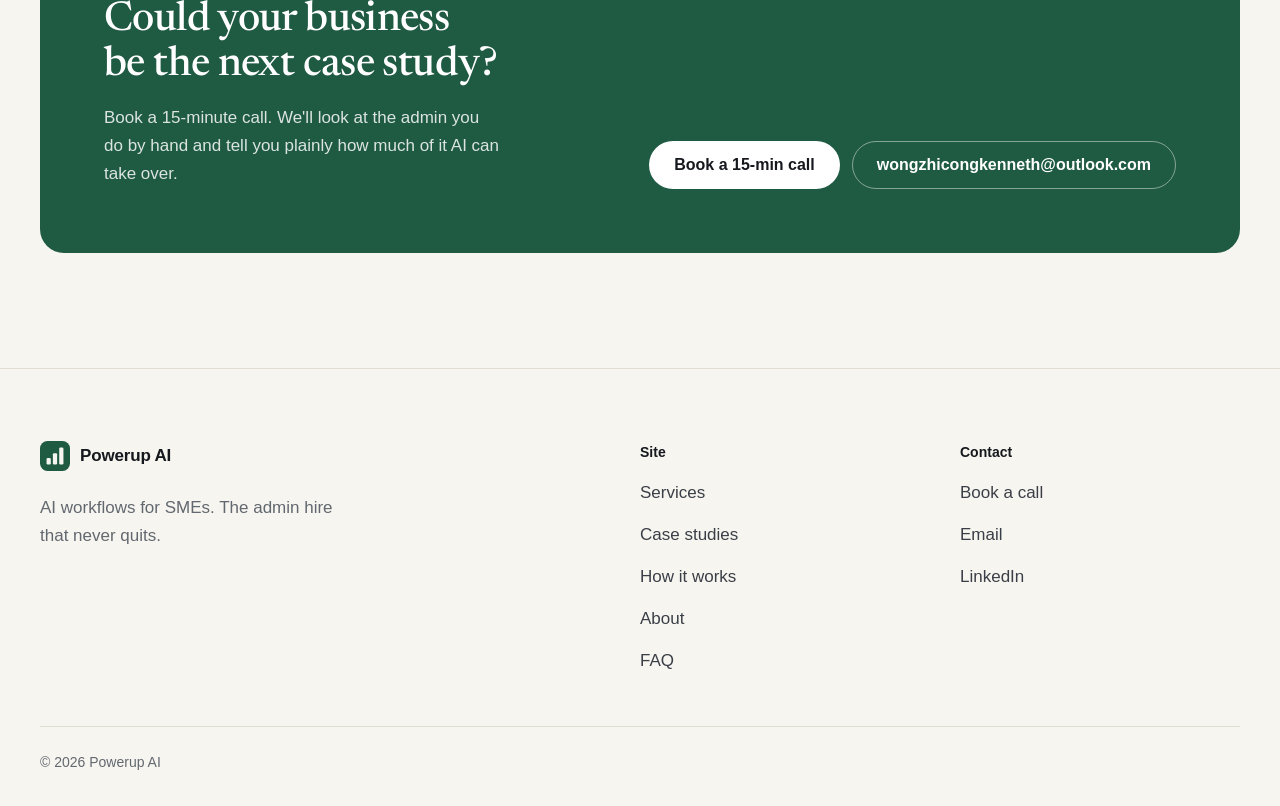
==== commit 0b535215: "Add Viral Lab portfolio case study" ====
--- a/work/index.html
+++ b/work/index.html
@@ -6,12 +6,12 @@
   <meta name="color-scheme" content="light">
   <meta name="theme-color" content="#f7f5f0">
   <title>Case studies | Powerup AI</title>
-  <meta name="description" content="Case studies from Powerup AI: the admin we automated for small and medium businesses, how each system runs, and the hours it saves every month.">
+  <meta name="description" content="Case studies from Powerup AI: connected business systems and evidence-led AI products, how they work, and the decisions they make easier.">
   <link rel="canonical" href="https://kennethwzc.github.io/work/">
   <meta property="og:type" content="website">
   <meta property="og:site_name" content="Powerup AI">
   <meta property="og:title" content="Case studies | Powerup AI">
-  <meta property="og:description" content="What we automated, how it runs, and the hours it gives back, one business at a time.">
+  <meta property="og:description" content="What we built, how it works, and the business decisions it makes easier.">
   <meta property="og:url" content="https://kennethwzc.github.io/work/">
   <meta property="og:image" content="https://kennethwzc.github.io/assets/img/og-image.png">
   <meta property="og:image:width" content="1200">
@@ -57,13 +57,36 @@
       <div class="container">
         <p class="crumb"><a href="../">Home</a> <span aria-hidden="true">/</span> Case studies</p>
         <h1>Case studies</h1>
-        <p class="lede">What we automated, how it runs, and the hours it gives back, one business at a time.</p>
+        <p class="lede">What we built, how it works, and the business decisions it makes easier.</p>
       </div>
     </section>
 
     <!-- One li.case-card per case study, newest first. The home page (#work) repeats the latest ones. -->
     <section class="container work-list" aria-label="All case studies">
       <ul class="case-list">
+        <li class="case-card">
+          <figure class="case-media product-media">
+            <img src="../assets/img/viral-lab-analysis.png" alt="Viral Lab analysis screen showing three source-linked creative signals for a private dining study" width="1440" height="900">
+          </figure>
+          <div class="case-body">
+            <p class="case-meta">AI product &middot; Private beta</p>
+            <h2 class="case-title"><a href="viral-lab/">Evidence-backed ideas from the videos behind them</a></h2>
+            <p class="case-summary">Viral Lab turns a niche into a traceable source set, finds creative patterns that repeat, and develops original script directions with the evidence attached. Every signal, pattern and idea maps back to a video the user can inspect.</p>
+            <div class="stats">
+              <div>
+                <p class="stat-value">1:1</p>
+                <p class="stat-label">evidence mapping</p>
+                <p class="stat-note">Every signal points back to a source video</p>
+              </div>
+              <div>
+                <p class="stat-value">0</p>
+                <p class="stat-label">padded sample rows</p>
+                <p class="stat-note">Counts only reflect collected videos</p>
+              </div>
+            </div>
+            <p class="case-more" aria-hidden="true">See how it works <span>&rarr;</span></p>
+          </div>
+        </li>
         <li class="case-card">
           <figure class="case-media">
             <img src="../assets/img/kyla-gallery.webp" alt="Paintings on show in KYLA's gallery" width="1360" height="906">
--- a/assets/css/style.css
+++ b/assets/css/style.css
@@ -92,6 +92,7 @@
 .section { padding-block: var(--section); }
 .section-tint { background: var(--paper-2); }
 .section-head { max-width: 760px; margin-bottom: clamp(40px, 5vw, 64px); }
+.section-head > p:not(.label) { max-width: 68ch; margin-top: 20px; color: var(--ink-2); }
 .split { display: grid; grid-template-columns: minmax(0, 5fr) minmax(0, 7fr); gap: clamp(40px, 6vw, 96px); align-items: start; }
 .split-head { position: sticky; top: calc(var(--header-h) + 32px); }
 .split-head > p:not(.label) { max-width: 62ch; margin-top: 20px; color: var(--ink-2); }
@@ -165,6 +166,8 @@
 .case-card { position: relative; display: grid; grid-template-rows: auto 1fr; gap: 28px; }
 .case-media { margin: 0; overflow: hidden; aspect-ratio: 3 / 2; border-radius: var(--radius); background: var(--paper-2); }
 .case-media img { width: 100%; height: 100%; object-fit: cover; transition: transform 0.6s ease; }
+.product-media { border: 1px solid var(--line); background: #e9eef4; }
+.product-media img { object-position: left top; }
 .case-meta { margin-bottom: 12px; font-size: 0.875rem; font-weight: 600; color: var(--accent); }
 .case-title { font-family: var(--serif); font-size: clamp(1.6rem, 0.8vw + 1.3rem, 2rem); font-weight: 500; line-height: 1.12; letter-spacing: -0.01em; }
 .case-title a { text-decoration: none; }
@@ -221,9 +224,10 @@
 .about-body > .lede { color: var(--ink); }
 .experience { margin-top: 40px; padding-top: 24px; border-top: 1px solid var(--line-strong); }
 .experience-title { font-size: 0.875rem; font-weight: 600; color: var(--muted); }
-.logo-row { display: grid; grid-template-columns: repeat(3, minmax(0, 1fr)); gap: 24px; max-width: 560px; margin: 8px 0 0; padding: 0; list-style: none; }
-.logo-row img { width: 100%; height: auto; }
-@media (max-width: 479px) { .logo-row { gap: 8px; } }
+.logo-row { display: grid; grid-template-columns: repeat(4, minmax(0, 1fr)); gap: 24px; align-items: center; max-width: 680px; margin: 8px 0 0; padding: 0; list-style: none; }
+.logo-row li { display: grid; place-items: center; }
+.logo-row img { display: block; width: 100%; height: auto; }
+@media (max-width: 599px) { .logo-row { grid-template-columns: repeat(2, minmax(0, 1fr)); gap: 8px 16px; } }
 
 /* FAQ */
 .faq { border-top: 1px solid var(--line-strong); }
@@ -266,6 +270,7 @@
 .crumb a { color: var(--ink-2); }
 .page-hero h1 { max-width: 18ch; font-size: clamp(2.4rem, 3vw + 1.2rem, 4rem); }
 .page-hero .lede { max-width: 46rem; margin-top: 24px; }
+.case-hero-actions { margin-top: 32px; }
 
 /* Case study page */
 .glance { padding-top: clamp(40px, 5vw, 64px); }
@@ -342,6 +347,10 @@
 .slide { flex: 0 0 100%; margin: 0; aspect-ratio: 16 / 9; max-height: 72vh; scroll-snap-align: start; background: var(--paper-2); }
 .slide img { width: 100%; height: 100%; object-fit: cover; }
 .slide .crop-low { object-position: 50% 66%; }
+.product-carousel .carousel-track { border: 1px solid var(--line); background: #e9eef4; }
+.product-carousel .slide { background: #e9eef4; }
+.product-carousel .slide img { object-position: left top; }
+.platform-table { margin-top: 0; }
 .carousel-btn { position: absolute; top: 50%; width: 44px; height: 44px; border: 0; border-radius: 50%; background: rgba(255, 255, 255, 0.92); color: var(--ink); font-size: 1.1rem; cursor: pointer; box-shadow: 0 2px 12px rgba(21, 24, 29, 0.3); transform: translateY(-50%); }
 .carousel-btn:hover { background: #fff; }
 .carousel-btn.prev { left: 16px; }
@@ -352,6 +361,7 @@
 @media (max-width: 699px) {
   .slide { aspect-ratio: 4 / 3; }
   .slide .crop-low { object-position: 50% 85%; }
+  .product-carousel .slide img { object-fit: contain; }
   .carousel-btn { width: 40px; height: 40px; }
   .carousel-btn.prev { left: 10px; }
   .carousel-btn.next { right: 10px; }
